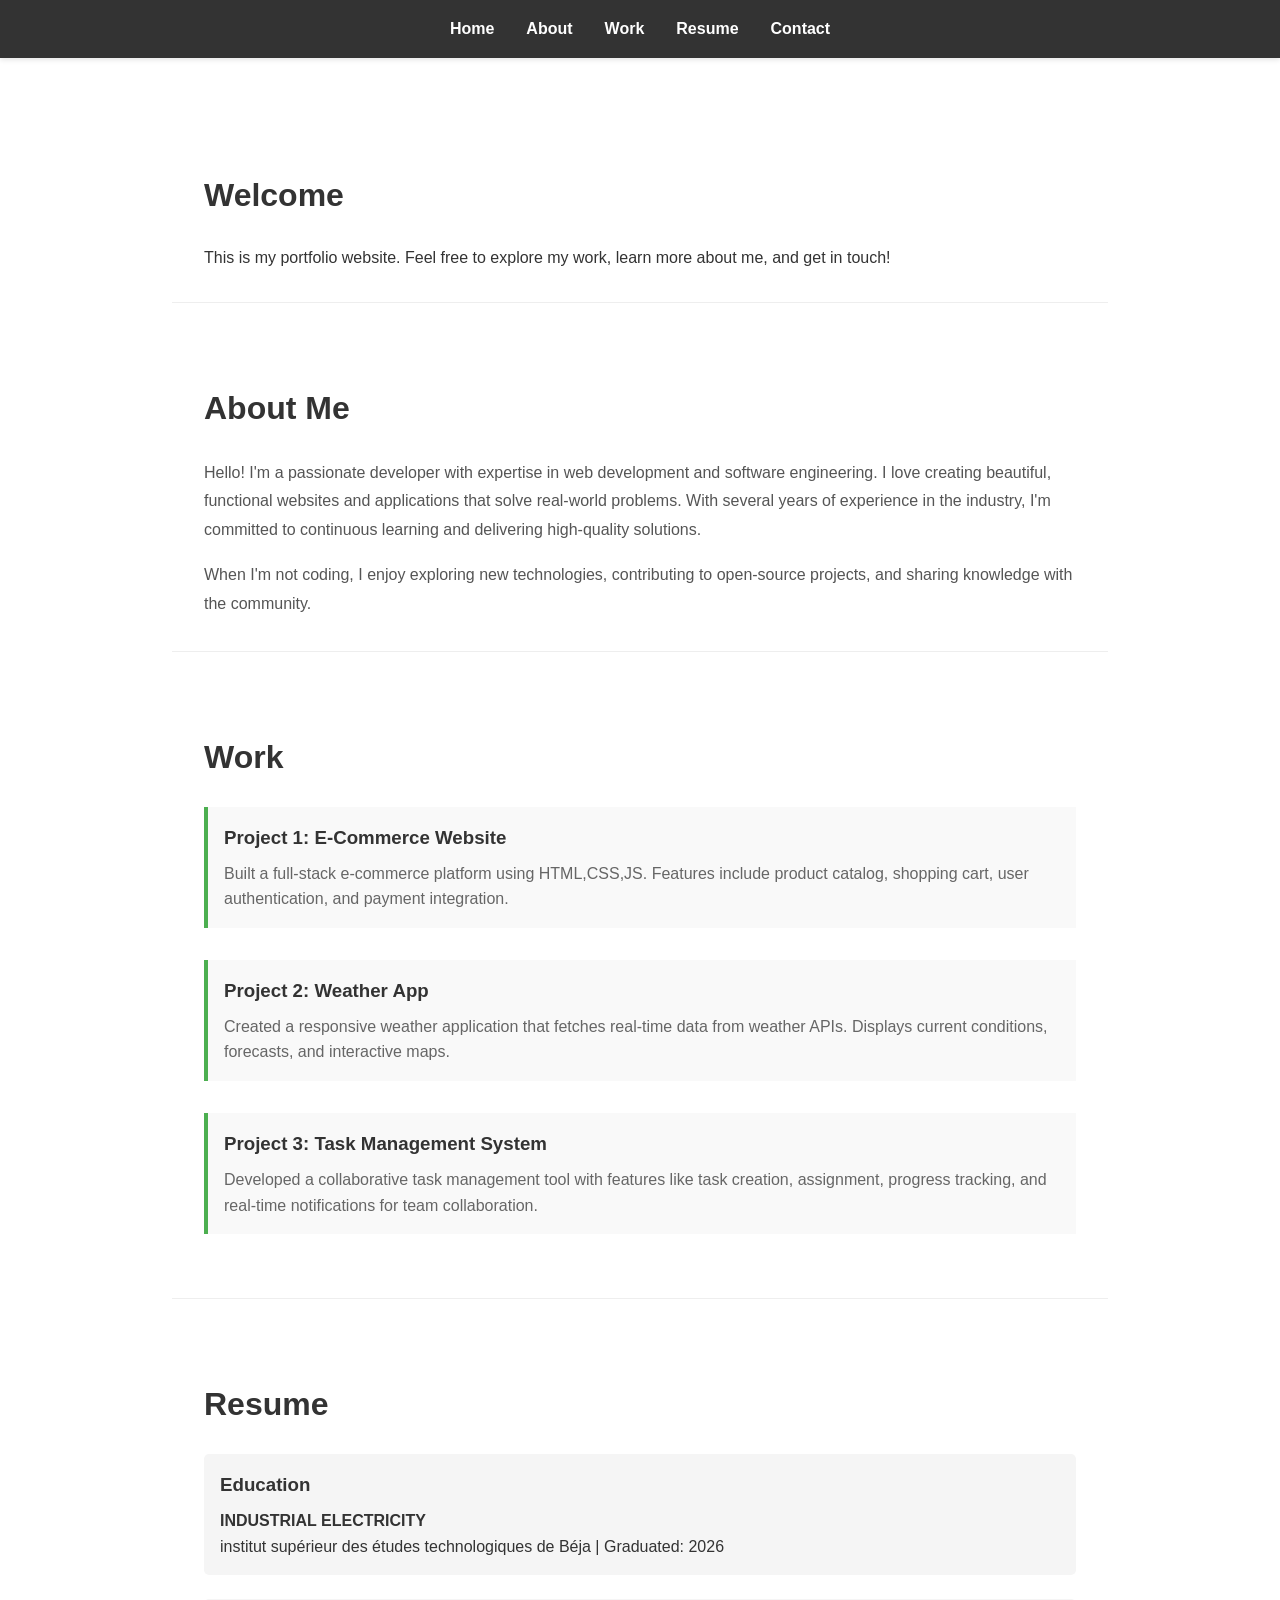
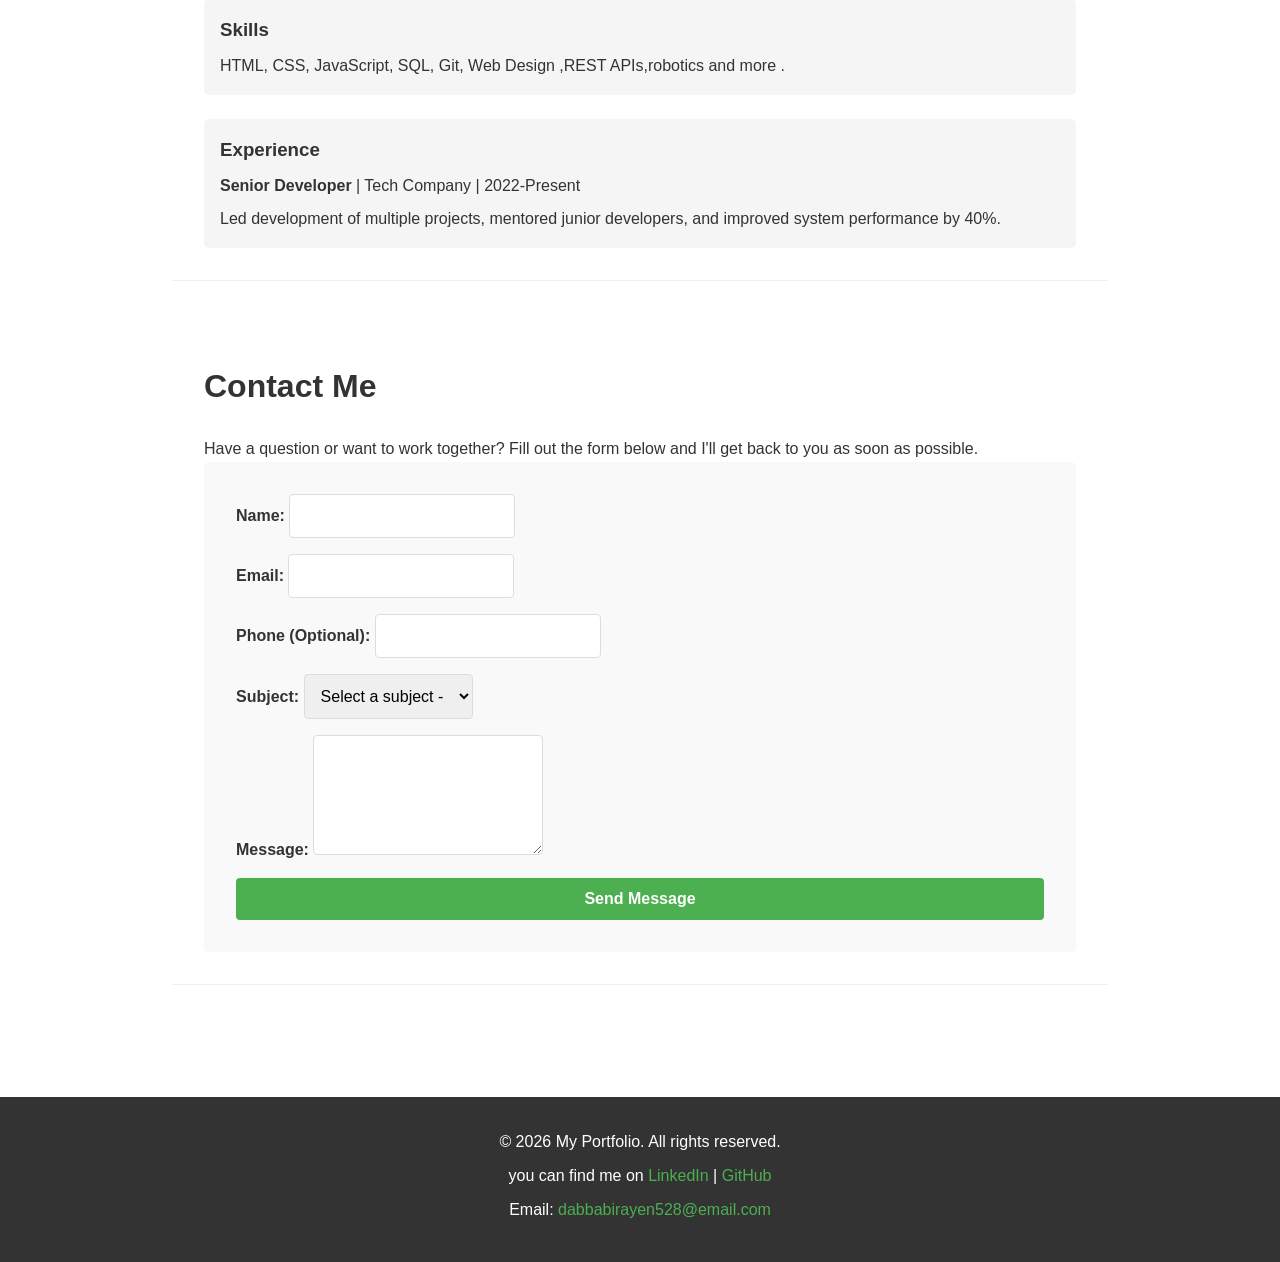
==== index.html @ b61cd904 "adding index.html" ====
<!DOCTYPE html>
<html lang="en">
<head>
    <meta charset="UTF-8">
    <meta name="viewport" content="width=device-width, initial-scale=1.0">
    <title>My Portfolio</title>
    <style>
        * {
            margin: 0;
            padding: 0;
            box-sizing: border-box;
        }
        
        body {
            font-family: Arial, sans-serif;
            line-height: 1.6;
            color: #333;
        }
        
        /* Navbar */
        nav {
            background-color: #333;
            padding: 1rem 0;
            position: sticky;
            top: 0;
            box-shadow: 0 2px 5px rgba(0,0,0,0.1);
        }
        
        nav ul {
            list-style: none;
            display: flex;
            justify-content: center;
            gap: 2rem;
        }
        
        nav a {
            color: #fff;
            text-decoration: none;
            font-weight: bold;
            transition: color 0.3s;
        }
        
        nav a:hover {
            color: #4CAF50;
        }
        
        /* Main Content */
        .container {
            max-width: 1000px;
            margin: 0 auto;
            padding: 2rem;
        }
        
        section {
            margin: 3rem 0;
            padding: 2rem;
            border-bottom: 1px solid #eee;
        }
        
        section h2 {
            color: #333;
            margin-bottom: 1.5rem;
            font-size: 2rem;
        }
        
        /* About Section */
        #about p {
            line-height: 1.8;
            color: #555;
        }
        
        /* Work Section */
        .work-item {
            margin-bottom: 2rem;
            padding: 1rem;
            background-color: #f9f9f9;
            border-left: 4px solid #4CAF50;
        }
        
        .work-item h3 {
            margin-bottom: 0.5rem;
            color: #333;
        }
        
        .work-item p {
            color: #666;
        }
        
        /* Resume Section */
        .resume-content {
            display: grid;
            gap: 1.5rem;
        }
        
        .resume-item {
            padding: 1rem;
            background-color: #f5f5f5;
            border-radius: 5px;
        }
        
        .resume-item h3 {
            color: #333;
            margin-bottom: 0.5rem;
        }
        
        /* Form Styles */
        form {
            display: flex;
            flex-direction: column;
            gap: 1rem;
            background-color: #f9f9f9;
            padding: 2rem;
            border-radius: 5px;
        }
        
        form label {
            font-weight: bold;
            color: #333;
        }
        
        form input,
        form textarea,
        form select {
            padding: 0.75rem;
            border: 1px solid #ddd;
            border-radius: 4px;
            font-size: 1rem;
            font-family: Arial, sans-serif;
        }
        
        form textarea {
            resize: vertical;
            min-height: 120px;
        }
        
        form button {
            padding: 0.75rem 1.5rem;
            background-color: #4CAF50;
            color: white;
            border: none;
            border-radius: 4px;
            font-size: 1rem;
            cursor: pointer;
            font-weight: bold;
            transition: background-color 0.3s;
        }
        
        form button:hover {
            background-color: #45a049;
        }
        
        /* Footer */
        footer {
            background-color: #333;
            color: #fff;
            text-align: center;
            padding: 2rem;
            margin-top: 2rem;
        }
        
        footer p {
            margin-bottom: 0.5rem;
        }
        
        footer a {
            color: #4CAF50;
            text-decoration: none;
        }
        
        footer a:hover {
            text-decoration: underline;
        }
    </style>
</head>
<body>
    <!-- Navbar -->
    <nav>
        <ul>
            <li><a href="#home">Home</a></li>
            <li><a href="#about">About</a></li>
            <li><a href="#work">Work</a></li>
            <li><a href="#resume">Resume</a></li>
            <li><a href="#contact">Contact</a></li>
        </ul>
    </nav>

    <!-- Main Container -->
    <div class="container">
        <!-- Home Section -->
        <section id="home">
            <h2>Welcome</h2>
            <p> This is my portfolio website. Feel free to explore my work, learn more about me, and get in touch!</p>
        </section>

        <!-- About Section -->
        <section id="about">
            <h2>About Me</h2>
            <p>
                Hello! I'm a passionate developer with expertise in web development and software engineering. 
                I love creating beautiful, functional websites and applications that solve real-world problems. 
                With several years of experience in the industry, I'm committed to continuous learning and delivering 
                high-quality solutions.
            </p>
            <p style="margin-top: 1rem;">
                When I'm not coding, I enjoy exploring new technologies, contributing to open-source projects, 
                and sharing knowledge with the community.
            </p>
        </section>

        <!-- Work Section -->
        <section id="work">
            <h2>Work</h2>
            
            <div class="work-item">
                <h3>Project 1: E-Commerce Website</h3>
                <p>
                    Built a full-stack e-commerce platform using HTML,CSS,JS. 
                    Features include product catalog, shopping cart, user authentication, and payment integration.
                </p>
            </div>

            <div class="work-item">
                <h3>Project 2: Weather App</h3>
                <p>
                    Created a responsive weather application that fetches real-time data from weather APIs. 
                    Displays current conditions, forecasts, and interactive maps.
                </p>
            </div>

            <div class="work-item">
                <h3>Project 3: Task Management System</h3>
                <p>
                    Developed a collaborative task management tool with features like task creation, assignment, 
                    progress tracking, and real-time notifications for team collaboration.
                </p>
            </div>
        </section>

        <!-- Resume Section -->
        <section id="resume">
            <h2>Resume</h2>
            
            <div class="resume-content">
                <div class="resume-item">
                    <h3>Education</h3>
                    <p><strong> INDUSTRIAL ELECTRICITY</strong></p>
                    <p>institut supérieur des études technologiques de Béja | Graduated: 2026</p>
                </div>

                <div class="resume-item">
                    <h3>Skills</h3>
                    <p>
                        HTML, CSS, JavaScript, SQL, Git, 
                        Web Design ,REST APIs,robotics and more .
                    </p>
                </div>

                <div class="resume-item">
                    <h3>Experience</h3>
                    <p><strong>Senior Developer</strong> | Tech Company | 2022-Present</p>
                    <p style="margin-top: 0.5rem;">
                        Led development of multiple projects, mentored junior developers, 
                        and improved system performance by 40%.
                    </p>
                </div>
            </div>

        </section>

        
        <!-- Contact Section -->
        <section id="contact">
            <h2>Contact Me</h2>
            <p>Have a question or want to work together? Fill out the form below and I'll get back to you as soon as possible.</p>
            
            <form action="/submit-contact" method="POST">
                <div>
                    <label for="name">Name:</label>
                    <input type="text" id="name" name="name" required>
                </div>

                <div>
                    <label for="email">Email:</label>
                    <input type="email" id="email" name="email" required>
                </div>

                <div>
                    <label for="phone">Phone (Optional):</label>
                    <input type="tel" id="phone" name="phone">
                </div>

                <div>
                    <label for="subject">Subject:</label>
                    <select id="subject" name="subject" required>
                        <option value=""> Select a subject -</option>
                        <option value="general">General Inquiry</option>
                        <option value="job">Job Opportunity</option>
                        <option value="collaboration">Collaboration</option>
                        <option value="feedback">Feedback</option>
                        <option value="other">Other</option>
                    </select>
                </div>

                <div>
                    <label for="message">Message:</label>
                    <textarea id="message" name="message" required></textarea>
                </div>

                <button type="submit">Send Message</button>
            </form>
        </section>
    </div>

    <!-- Footer -->
    <footer>
        <p>&copy; 2026 My Portfolio. All rights reserved.</p>
        <p>
            you can find  me on 
            <a href="https://www.linkedin.com/in/rayen-dabbabi-602906286?utm_source=share_via&utm_content=profile&utm_medium=member_android" target="_blank">LinkedIn</a> | 
            <a href="https://github.com/dashboard" target="_blank">GitHub</a>
        </p>
        <p>Email: <a href="mailto:your@email.com">dabbabirayen528@email.com</a></p>
    </footer>
</body>
</html>
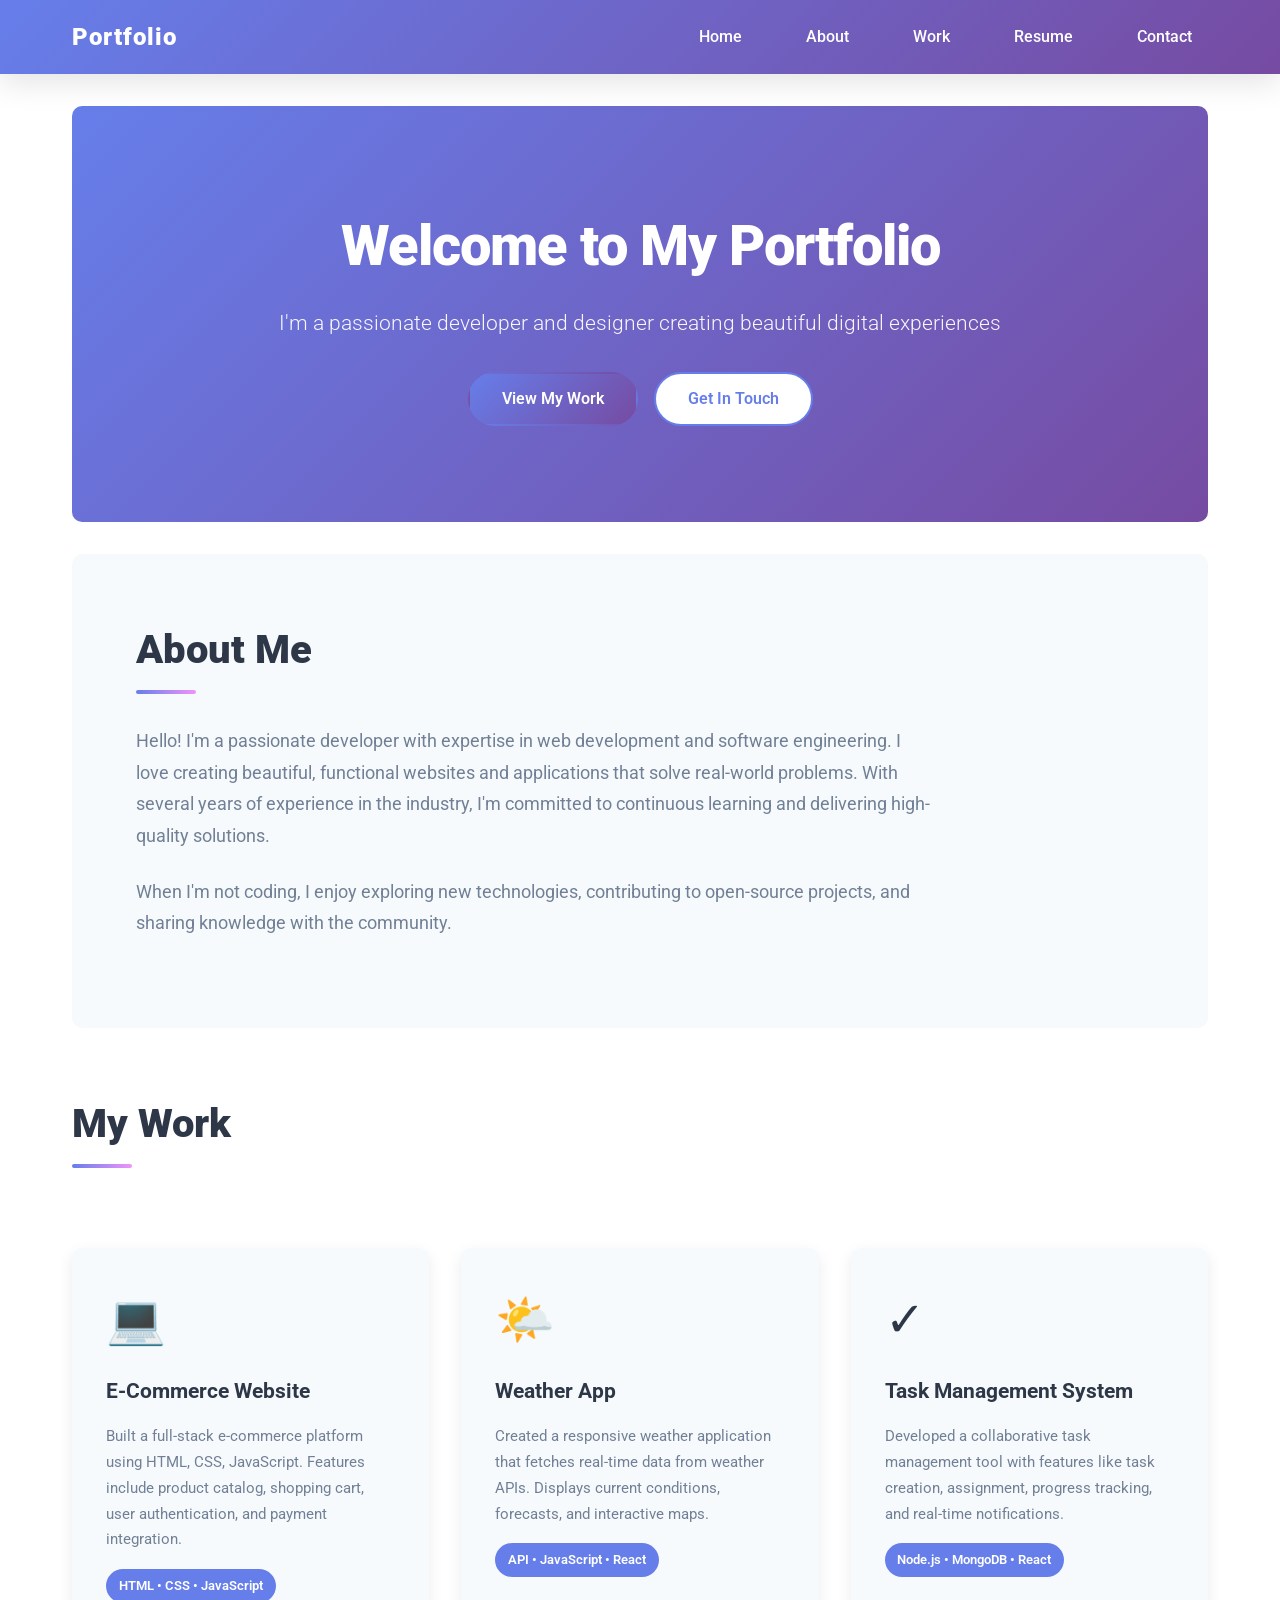
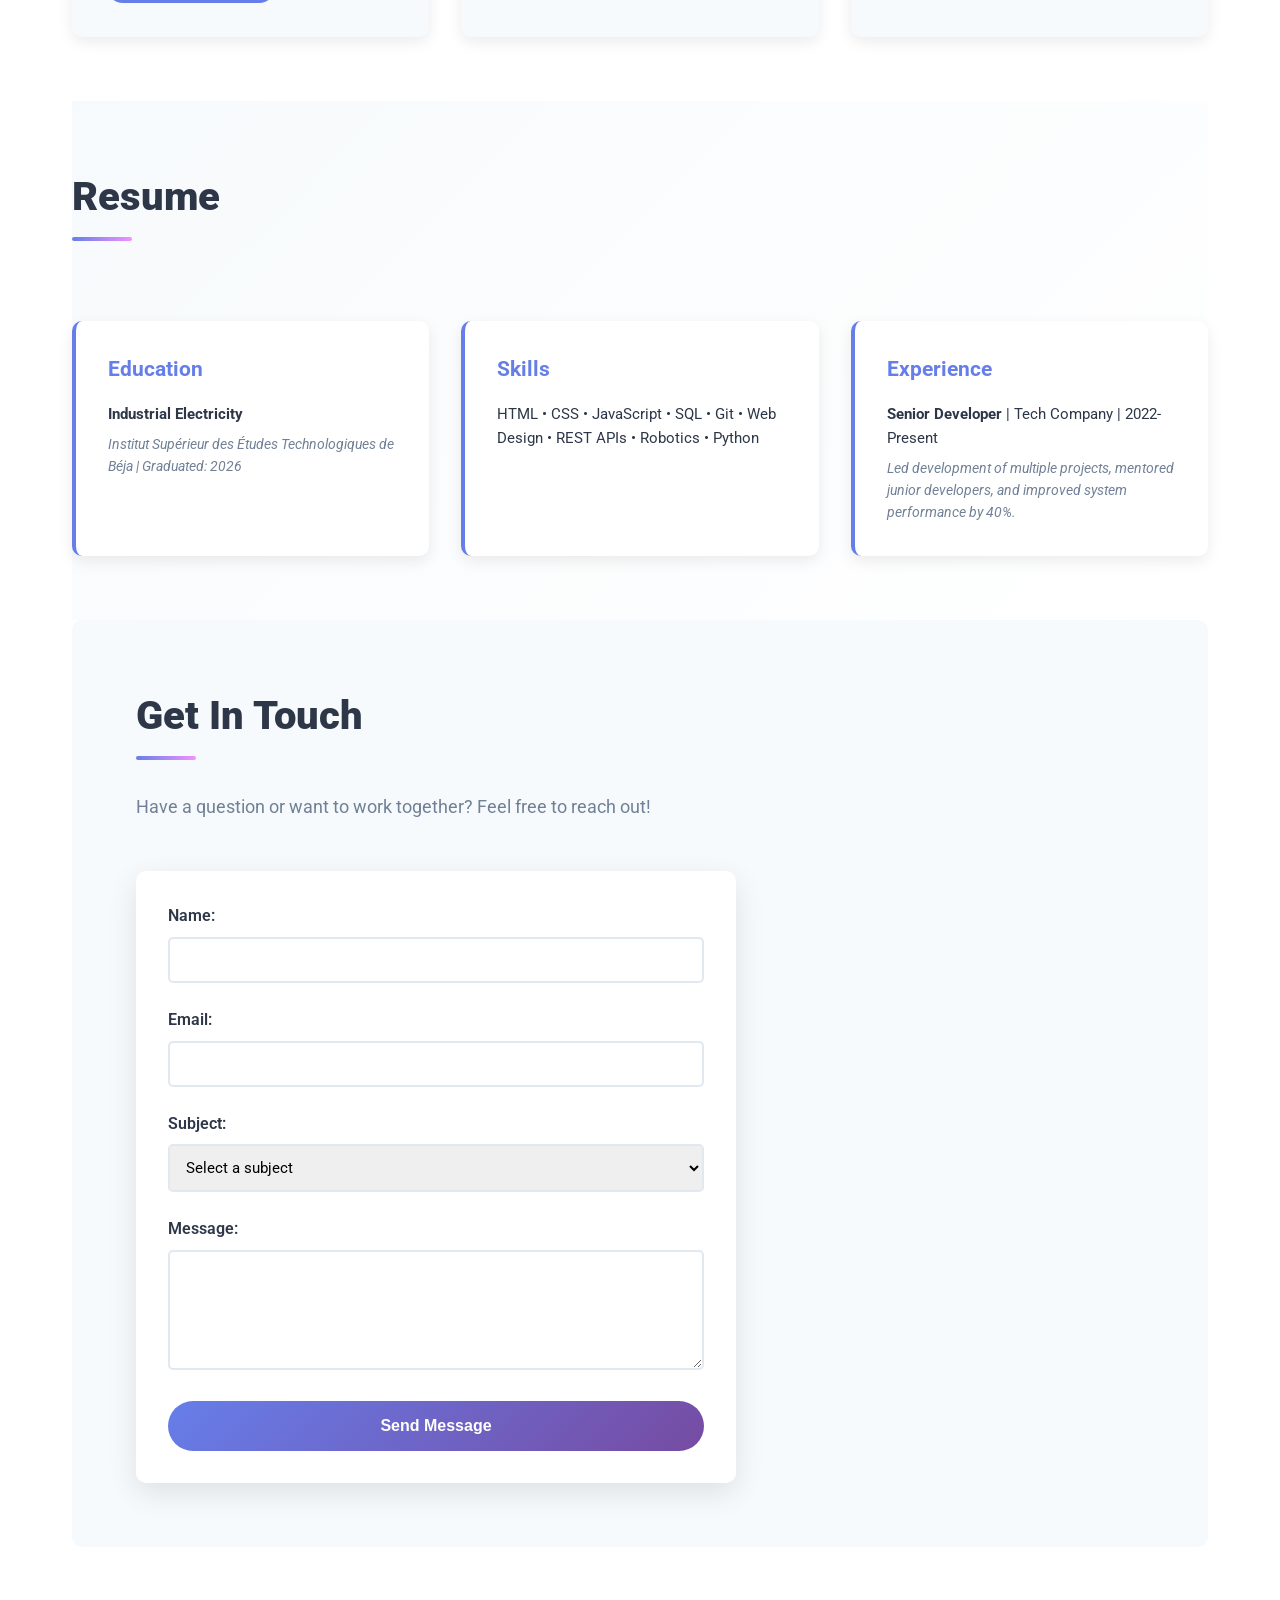
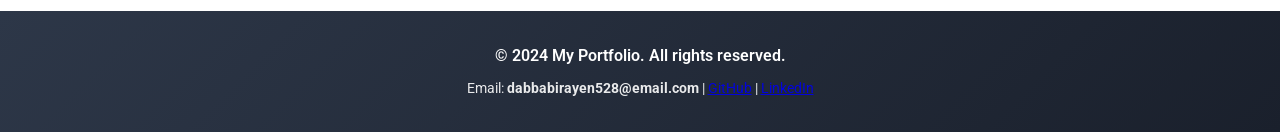
==== commit 729f0db6: "adding style.css" ====
--- a/index.html
+++ b/index.html
@@ -4,295 +4,138 @@
     <meta charset="UTF-8">
     <meta name="viewport" content="width=device-width, initial-scale=1.0">
     <title>My Portfolio</title>
-    <style>
-        * {
-            margin: 0;
-            padding: 0;
-            box-sizing: border-box;
-        }
-        
-        body {
-            font-family: Arial, sans-serif;
-            line-height: 1.6;
-            color: #333;
-        }
-        
-        /* Navbar */
-        nav {
-            background-color: #333;
-            padding: 1rem 0;
-            position: sticky;
-            top: 0;
-            box-shadow: 0 2px 5px rgba(0,0,0,0.1);
-        }
-        
-        nav ul {
-            list-style: none;
-            display: flex;
-            justify-content: center;
-            gap: 2rem;
-        }
-        
-        nav a {
-            color: #fff;
-            text-decoration: none;
-            font-weight: bold;
-            transition: color 0.3s;
-        }
-        
-        nav a:hover {
-            color: #4CAF50;
-        }
-        
-        /* Main Content */
-        .container {
-            max-width: 1000px;
-            margin: 0 auto;
-            padding: 2rem;
-        }
-        
-        section {
-            margin: 3rem 0;
-            padding: 2rem;
-            border-bottom: 1px solid #eee;
-        }
-        
-        section h2 {
-            color: #333;
-            margin-bottom: 1.5rem;
-            font-size: 2rem;
-        }
-        
-        /* About Section */
-        #about p {
-            line-height: 1.8;
-            color: #555;
-        }
-        
-        /* Work Section */
-        .work-item {
-            margin-bottom: 2rem;
-            padding: 1rem;
-            background-color: #f9f9f9;
-            border-left: 4px solid #4CAF50;
-        }
-        
-        .work-item h3 {
-            margin-bottom: 0.5rem;
-            color: #333;
-        }
-        
-        .work-item p {
-            color: #666;
-        }
-        
-        /* Resume Section */
-        .resume-content {
-            display: grid;
-            gap: 1.5rem;
-        }
-        
-        .resume-item {
-            padding: 1rem;
-            background-color: #f5f5f5;
-            border-radius: 5px;
-        }
-        
-        .resume-item h3 {
-            color: #333;
-            margin-bottom: 0.5rem;
-        }
-        
-        /* Form Styles */
-        form {
-            display: flex;
-            flex-direction: column;
-            gap: 1rem;
-            background-color: #f9f9f9;
-            padding: 2rem;
-            border-radius: 5px;
-        }
-        
-        form label {
-            font-weight: bold;
-            color: #333;
-        }
-        
-        form input,
-        form textarea,
-        form select {
-            padding: 0.75rem;
-            border: 1px solid #ddd;
-            border-radius: 4px;
-            font-size: 1rem;
-            font-family: Arial, sans-serif;
-        }
-        
-        form textarea {
-            resize: vertical;
-            min-height: 120px;
-        }
-        
-        form button {
-            padding: 0.75rem 1.5rem;
-            background-color: #4CAF50;
-            color: white;
-            border: none;
-            border-radius: 4px;
-            font-size: 1rem;
-            cursor: pointer;
-            font-weight: bold;
-            transition: background-color 0.3s;
-        }
-        
-        form button:hover {
-            background-color: #45a049;
-        }
-        
-        /* Footer */
-        footer {
-            background-color: #333;
-            color: #fff;
-            text-align: center;
-            padding: 2rem;
-            margin-top: 2rem;
-        }
-        
-        footer p {
-            margin-bottom: 0.5rem;
-        }
-        
-        footer a {
-            color: #4CAF50;
-            text-decoration: none;
-        }
-        
-        footer a:hover {
-            text-decoration: underline;
-        }
-    </style>
+    <link href="https://fonts.googleapis.com/css2?family=Roboto:wght@400;500;700;900&display=swap" rel="stylesheet">
+    <link rel="stylesheet" href="style.css">
 </head>
 <body>
-    <!-- Navbar -->
-    <nav>
-        <ul>
-            <li><a href="#home">Home</a></li>
-            <li><a href="#about">About</a></li>
-            <li><a href="#work">Work</a></li>
-            <li><a href="#resume">Resume</a></li>
-            <li><a href="#contact">Contact</a></li>
-        </ul>
+    <!-- Navigation Bar -->
+    <nav class="navbar">
+        <div class="nav-container">
+            <div class="logo">Portfolio</div>
+            <ul class="nav-list">
+                <li class="nav-item"><a href="#home" class="nav-link">Home</a></li>
+                <li class="nav-item"><a href="#about" class="nav-link">About</a></li>
+                <li class="nav-item"><a href="#work" class="nav-link">Work</a></li>
+                <li class="nav-item"><a href="#resume" class="nav-link">Resume</a></li>
+                <li class="nav-item"><a href="#contact" class="nav-link">Contact</a></li>
+            </ul>
+        </div>
     </nav>
 
     <!-- Main Container -->
     <div class="container">
-        <!-- Home Section -->
-        <section id="home">
-            <h2>Welcome</h2>
-            <p> This is my portfolio website. Feel free to explore my work, learn more about me, and get in touch!</p>
+        <!-- Hero Section -->
+        <section id="home" class="hero-section">
+            <h1 class="hero-title">Welcome to My Portfolio</h1>
+            <p class="hero-subtitle">I'm a passionate developer and designer creating beautiful digital experiences</p>
+            <div class="cta-buttons">
+                <a href="#work" class="btn btn-primary">View My Work</a>
+                <a href="#contact" class="btn btn-secondary">Get In Touch</a>
+            </div>
         </section>
 
         <!-- About Section -->
-        <section id="about">
-            <h2>About Me</h2>
-            <p>
-                Hello! I'm a passionate developer with expertise in web development and software engineering. 
-                I love creating beautiful, functional websites and applications that solve real-world problems. 
-                With several years of experience in the industry, I'm committed to continuous learning and delivering 
-                high-quality solutions.
-            </p>
-            <p style="margin-top: 1rem;">
-                When I'm not coding, I enjoy exploring new technologies, contributing to open-source projects, 
-                and sharing knowledge with the community.
-            </p>
-        </section>
-
-        <!-- Work Section -->
-        <section id="work">
-            <h2>Work</h2>
-            
-            <div class="work-item">
-                <h3>Project 1: E-Commerce Website</h3>
-                <p>
-                    Built a full-stack e-commerce platform using HTML,CSS,JS. 
-                    Features include product catalog, shopping cart, user authentication, and payment integration.
+        <section id="about" class="about-section">
+            <h2 class="section-title">About Me</h2>
+            <div class="about-content">
+                <p class="section-text">
+                    Hello! I'm a passionate developer with expertise in web development and software engineering. 
+                    I love creating beautiful, functional websites and applications that solve real-world problems. 
+                    With several years of experience in the industry, I'm committed to continuous learning and delivering 
+                    high-quality solutions.
                 </p>
-            </div>
-
-            <div class="work-item">
-                <h3>Project 2: Weather App</h3>
-                <p>
-                    Created a responsive weather application that fetches real-time data from weather APIs. 
-                    Displays current conditions, forecasts, and interactive maps.
-                </p>
-            </div>
-
-            <div class="work-item">
-                <h3>Project 3: Task Management System</h3>
-                <p>
-                    Developed a collaborative task management tool with features like task creation, assignment, 
-                    progress tracking, and real-time notifications for team collaboration.
+                <p class="section-text">
+                    When I'm not coding, I enjoy exploring new technologies, contributing to open-source projects, 
+                    and sharing knowledge with the community.
                 </p>
             </div>
         </section>
 
+        <!-- Work Section -->
+        <section id="work" class="work-section">
+            <h2 class="section-title">My Work</h2>
+            <div class="work-grid">
+                <div class="work-item">
+                    <div class="work-icon">💻</div>
+                    <h3 class="work-title">E-Commerce Website</h3>
+                    <p class="work-description">
+                        Built a full-stack e-commerce platform using HTML, CSS, JavaScript. 
+                        Features include product catalog, shopping cart, user authentication, and payment integration.
+                    </p>
+                    <span class="work-tags">HTML • CSS • JavaScript</span>
+                </div>
+
+                <div class="work-item">
+                    <div class="work-icon">🌤️</div>
+                    <h3 class="work-title">Weather App</h3>
+                    <p class="work-description">
+                        Created a responsive weather application that fetches real-time data from weather APIs. 
+                        Displays current conditions, forecasts, and interactive maps.
+                    </p>
+                    <span class="work-tags">API • JavaScript • React</span>
+                </div>
+
+                <div class="work-item">
+                    <div class="work-icon">✓</div>
+                    <h3 class="work-title">Task Management System</h3>
+                    <p class="work-description">
+                        Developed a collaborative task management tool with features like task creation, assignment, 
+                        progress tracking, and real-time notifications.
+                    </p>
+                    <span class="work-tags">Node.js • MongoDB • React</span>
+                </div>
+            </div>
+        </section>
+
         <!-- Resume Section -->
-        <section id="resume">
-            <h2>Resume</h2>
+        <section id="resume" class="resume-section">
+            <h2 class="section-title">Resume</h2>
             
-            <div class="resume-content">
+            <div class="resume-grid">
                 <div class="resume-item">
-                    <h3>Education</h3>
-                    <p><strong> INDUSTRIAL ELECTRICITY</strong></p>
-                    <p>institut supérieur des études technologiques de Béja | Graduated: 2026</p>
+                    <h3 class="resume-category">Education</h3>
+                    <p class="resume-text"><strong>Industrial Electricity</strong></p>
+                    <p class="resume-subtext">Institut Supérieur des Études Technologiques de Béja | Graduated: 2026</p>
                 </div>
 
                 <div class="resume-item">
-                    <h3>Skills</h3>
-                    <p>
-                        HTML, CSS, JavaScript, SQL, Git, 
-                        Web Design ,REST APIs,robotics and more .
+                    <h3 class="resume-category">Skills</h3>
+                    <p class="resume-text">
+                        HTML • CSS • JavaScript • SQL • Git • Web Design • REST APIs • Robotics • Python
                     </p>
                 </div>
 
                 <div class="resume-item">
-                    <h3>Experience</h3>
-                    <p><strong>Senior Developer</strong> | Tech Company | 2022-Present</p>
-                    <p style="margin-top: 0.5rem;">
+                    <h3 class="resume-category">Experience</h3>
+                    <p class="resume-text"><strong>Senior Developer</strong> | Tech Company | 2022-Present</p>
+                    <p class="resume-subtext">
                         Led development of multiple projects, mentored junior developers, 
                         and improved system performance by 40%.
                     </p>
                 </div>
             </div>
-
         </section>
 
-        
         <!-- Contact Section -->
-        <section id="contact">
-            <h2>Contact Me</h2>
-            <p>Have a question or want to work together? Fill out the form below and I'll get back to you as soon as possible.</p>
+        <section id="contact" class="contact-section">
+            <h2 class="section-title">Get In Touch</h2>
+            <p class="section-text">Have a question or want to work together? Feel free to reach out!</p>
             
-            <form action="/submit-contact" method="POST">
-                <div>
-                    <label for="name">Name:</label>
-                    <input type="text" id="name" name="name" required>
+            <form class="contact-form" action="/submit-contact" method="POST">
+                <div class="form-group">
+                    <label for="name" class="form-label">Name:</label>
+                    <input type="text" id="name" name="name" class="form-input" required>
                 </div>
 
-                <div>
-                    <label for="email">Email:</label>
-                    <input type="email" id="email" name="email" required>
+                <div class="form-group">
+                    <label for="email" class="form-label">Email:</label>
+                    <input type="email" id="email" name="email" class="form-input" required>
                 </div>
 
-                <div>
-                    <label for="phone">Phone (Optional):</label>
-                    <input type="tel" id="phone" name="phone">
-                </div>
-
-                <div>
-                    <label for="subject">Subject:</label>
-                    <select id="subject" name="subject" required>
-                        <option value=""> Select a subject -</option>
+                <div class="form-group">
+                    <label for="subject" class="form-label">Subject:</label>
+                    <select id="subject" name="subject" class="form-input" required>
+                        <option value="">Select a subject</option>
                         <option value="general">General Inquiry</option>
                         <option value="job">Job Opportunity</option>
                         <option value="collaboration">Collaboration</option>
@@ -301,25 +144,20 @@
                     </select>
                 </div>
 
-                <div>
-                    <label for="message">Message:</label>
-                    <textarea id="message" name="message" required></textarea>
+                <div class="form-group">
+                    <label for="message" class="form-label">Message:</label>
+                    <textarea id="message" name="message" class="form-textarea" rows="5" required></textarea>
                 </div>
 
-                <button type="submit">Send Message</button>
+                <button type="submit" class="btn btn-primary btn-submit">Send Message</button>
             </form>
         </section>
     </div>
 
     <!-- Footer -->
-    <footer>
-        <p>&copy; 2026 My Portfolio. All rights reserved.</p>
-        <p>
-            you can find  me on 
-            <a href="https://www.linkedin.com/in/rayen-dabbabi-602906286?utm_source=share_via&utm_content=profile&utm_medium=member_android" target="_blank">LinkedIn</a> | 
-            <a href="https://github.com/dashboard" target="_blank">GitHub</a>
-        </p>
-        <p>Email: <a href="mailto:your@email.com">dabbabirayen528@email.com</a></p>
+    <footer class="footer">
+        <p class="footer-text">&copy; 2024 My Portfolio. All rights reserved.</p>
+        <p class="footer-contact">Email: <strong>dabbabirayen528@email.com</strong> | <a href="https://github.com" target="_blank">GitHub</a> | <a href="https://linkedin.com" target="_blank">LinkedIn</a></p>
     </footer>
 </body>
 </html>
--- a/style.css
+++ b/style.css
@@ -0,0 +1,498 @@
+/* ============================================
+   GLOBAL STYLES
+   ============================================ */
+
+* {
+    margin: 0;
+    padding: 0;
+    box-sizing: border-box;
+}
+
+:root {
+    --primary-color: #667eea;
+    --secondary-color: #764ba2;
+    --accent-color: #f093fb;
+    --text-dark: #2d3748;
+    --text-light: #718096;
+    --bg-light: #f7fafc;
+    --bg-white: #ffffff;
+    --border-color: #e2e8f0;
+    --shadow: 0 10px 30px rgba(0, 0, 0, 0.1);
+    --shadow-lg: 0 20px 40px rgba(0, 0, 0, 0.15);
+}
+
+html {
+    scroll-behavior: smooth;
+}
+
+body {
+    font-family: 'Roboto', sans-serif;
+    line-height: 1.6;
+    color: var(--text-dark);
+    background-color: var(--bg-white);
+}
+
+/* ============================================
+   NAVIGATION BAR - INLINE DESIGN
+   ============================================ */
+
+.navbar {
+    background: linear-gradient(135deg, var(--primary-color) 0%, var(--secondary-color) 100%);
+    padding: 1rem 0;
+    position: sticky;
+    top: 0;
+    z-index: 1000;
+    box-shadow: var(--shadow);
+}
+
+.nav-container {
+    max-width: 1200px;
+    margin: 0 auto;
+    padding: 0 2rem;
+    display: flex;
+    align-items: center;
+    justify-content: space-between;
+}
+
+.logo {
+    font-size: 1.5rem;
+    font-weight: 900;
+    color: var(--bg-white);
+    letter-spacing: 1px;
+}
+
+.nav-list {
+    list-style: none;
+    display: flex;
+    gap: 2rem;
+    flex-wrap: wrap;
+}
+
+.nav-item {
+    display: inline-block;
+}
+
+.nav-link {
+    color: var(--bg-white);
+    text-decoration: none;
+    font-weight: 500;
+    transition: all 0.3s ease;
+    padding: 0.5rem 1rem;
+    border-radius: 4px;
+    display: inline-block;
+}
+
+.nav-link:hover {
+    background-color: rgba(255, 255, 255, 0.2);
+    transform: translateY(-2px);
+}
+
+/* ============================================
+   CONTAINER & LAYOUT
+   ============================================ */
+
+.container {
+    max-width: 1200px;
+    margin: 0 auto;
+    padding: 0 2rem;
+}
+
+/* ============================================
+   SECTIONS
+   ============================================ */
+
+section {
+    padding: 4rem 0;
+    scroll-margin-top: 80px;
+}
+
+.section-title {
+    font-size: 2.5rem;
+    font-weight: 900;
+    margin-bottom: 2rem;
+    color: var(--text-dark);
+    position: relative;
+    display: inline-block;
+}
+
+.section-title::after {
+    content: '';
+    display: block;
+    width: 60px;
+    height: 4px;
+    background: linear-gradient(90deg, var(--primary-color), var(--accent-color));
+    margin-top: 0.5rem;
+    border-radius: 2px;
+}
+
+.section-text {
+    font-size: 1.1rem;
+    color: var(--text-light);
+    line-height: 1.8;
+    margin-bottom: 1.5rem;
+}
+
+/* ============================================
+   HERO SECTION
+   ============================================ */
+
+.hero-section {
+    background: linear-gradient(135deg, var(--primary-color) 0%, var(--secondary-color) 100%);
+    color: var(--bg-white);
+    text-align: center;
+    padding: 6rem 2rem;
+    border-radius: 10px;
+    margin: 2rem 0;
+}
+
+.hero-title {
+    font-size: 3.5rem;
+    font-weight: 900;
+    margin-bottom: 1rem;
+    letter-spacing: -1px;
+}
+
+.hero-subtitle {
+    font-size: 1.3rem;
+    margin-bottom: 2rem;
+    opacity: 0.95;
+    font-weight: 300;
+}
+
+.cta-buttons {
+    display: flex;
+    gap: 1rem;
+    justify-content: center;
+    flex-wrap: wrap;
+}
+
+/* ============================================
+   BUTTONS
+   ============================================ */
+
+.btn {
+    display: inline-block;
+    padding: 0.75rem 2rem;
+    border-radius: 50px;
+    text-decoration: none;
+    font-weight: 600;
+    transition: all 0.3s ease;
+    border: 2px solid transparent;
+    cursor: pointer;
+    font-size: 1rem;
+}
+
+.btn-primary {
+    background: linear-gradient(135deg, var(--primary-color), var(--secondary-color));
+    color: var(--bg-white);
+}
+
+.btn-primary:hover {
+    transform: translateY(-3px);
+    box-shadow: var(--shadow-lg);
+}
+
+.btn-secondary {
+    background: var(--bg-white);
+    color: var(--primary-color);
+    border: 2px solid var(--primary-color);
+}
+
+.btn-secondary:hover {
+    background: var(--primary-color);
+    color: var(--bg-white);
+    transform: translateY(-3px);
+}
+
+/* ============================================
+   ABOUT SECTION
+   ============================================ */
+
+.about-section {
+    background-color: var(--bg-light);
+    border-radius: 10px;
+    padding: 4rem;
+}
+
+.about-content {
+    max-width: 800px;
+}
+
+/* ============================================
+   WORK SECTION
+   ============================================ */
+
+.work-section {
+    background-color: var(--bg-white);
+}
+
+.work-grid {
+    display: grid;
+    grid-template-columns: repeat(auto-fit, minmax(300px, 1fr));
+    gap: 2rem;
+    margin-top: 3rem;
+}
+
+.work-item {
+    background: var(--bg-light);
+    padding: 2rem;
+    border-radius: 10px;
+    transition: all 0.3s ease;
+    border: 2px solid transparent;
+    box-shadow: 0 5px 15px rgba(0, 0, 0, 0.08);
+}
+
+.work-item:hover {
+    transform: translateY(-10px);
+    border-color: var(--primary-color);
+    box-shadow: var(--shadow-lg);
+}
+
+.work-icon {
+    font-size: 3rem;
+    margin-bottom: 1rem;
+}
+
+.work-title {
+    font-size: 1.3rem;
+    font-weight: 700;
+    margin-bottom: 1rem;
+    color: var(--text-dark);
+}
+
+.work-description {
+    color: var(--text-light);
+    font-size: 0.95rem;
+    line-height: 1.7;
+    margin-bottom: 1rem;
+}
+
+.work-tags {
+    display: inline-block;
+    background: var(--primary-color);
+    color: var(--bg-white);
+    padding: 0.4rem 0.8rem;
+    border-radius: 20px;
+    font-size: 0.8rem;
+    font-weight: 600;
+}
+
+/* ============================================
+   RESUME SECTION
+   ============================================ */
+
+.resume-section {
+    background: linear-gradient(135deg, var(--bg-light), var(--bg-white));
+}
+
+.resume-grid {
+    display: grid;
+    grid-template-columns: repeat(auto-fit, minmax(280px, 1fr));
+    gap: 2rem;
+    margin-top: 3rem;
+}
+
+.resume-item {
+    background: var(--bg-white);
+    padding: 2rem;
+    border-radius: 10px;
+    border-left: 4px solid var(--primary-color);
+    box-shadow: 0 5px 15px rgba(0, 0, 0, 0.08);
+    transition: all 0.3s ease;
+}
+
+.resume-item:hover {
+    box-shadow: var(--shadow-lg);
+    transform: translateX(5px);
+}
+
+.resume-category {
+    font-size: 1.3rem;
+    font-weight: 700;
+    color: var(--primary-color);
+    margin-bottom: 1rem;
+}
+
+.resume-text {
+    font-size: 0.95rem;
+    color: var(--text-dark);
+    margin-bottom: 0.5rem;
+}
+
+.resume-subtext {
+    font-size: 0.85rem;
+    color: var(--text-light);
+    font-style: italic;
+}
+
+/* ============================================
+   CONTACT SECTION
+   ============================================ */
+
+.contact-section {
+    background-color: var(--bg-light);
+    border-radius: 10px;
+    padding: 4rem;
+}
+
+.contact-form {
+    max-width: 600px;
+    margin-top: 3rem;
+    background: var(--bg-white);
+    padding: 2rem;
+    border-radius: 10px;
+    box-shadow: var(--shadow);
+}
+
+.form-group {
+    margin-bottom: 1.5rem;
+}
+
+.form-label {
+    display: block;
+    margin-bottom: 0.5rem;
+    font-weight: 600;
+    color: var(--text-dark);
+}
+
+.form-input,
+.form-textarea {
+    width: 100%;
+    padding: 0.75rem;
+    border: 2px solid var(--border-color);
+    border-radius: 5px;
+    font-family: 'Roboto', sans-serif;
+    font-size: 0.95rem;
+    transition: border-color 0.3s ease;
+}
+
+.form-input:focus,
+.form-textarea:focus {
+    outline: none;
+    border-color: var(--primary-color);
+    box-shadow: 0 0 0 3px rgba(102, 126, 234, 0.1);
+}
+
+.form-textarea {
+    resize: vertical;
+    min-height: 120px;
+}
+
+.btn-submit {
+    width: 100%;
+    padding: 1rem;
+    font-size: 1rem;
+    border: none;
+}
+
+/* ============================================
+   FOOTER
+   ============================================ */
+
+.footer {
+    background: linear-gradient(135deg, var(--text-dark) 0%, #1a202c 100%);
+    color: var(--bg-white);
+    text-align: center;
+    padding: 2rem;
+    margin-top: 4rem;
+}
+
+.footer-text {
+    margin-bottom: 0.5rem;
+    font-weight: 600;
+}
+
+.footer-contact {
+    font-size: 0.9rem;
+    opacity: 0.9;
+}
+
+/* ============================================
+   RESPONSIVE DESIGN
+   ============================================ */
+
+@media (max-width: 768px) {
+    .hero-title {
+        font-size: 2.5rem;
+    }
+
+    .hero-subtitle {
+        font-size: 1.1rem;
+    }
+
+    .section-title {
+        font-size: 2rem;
+    }
+
+    .nav-list {
+        gap: 1rem;
+    }
+
+    .work-grid,
+    .resume-grid {
+        grid-template-columns: 1fr;
+    }
+
+    .cta-buttons {
+        flex-direction: column;
+        align-items: center;
+    }
+
+    .btn {
+        width: 100%;
+        text-align: center;
+    }
+
+    .contact-form {
+        padding: 1.5rem;
+    }
+
+    .about-section {
+        padding: 2rem;
+    }
+
+    .contact-section {
+        padding: 2rem;
+    }
+}
+
+@media (max-width: 480px) {
+    .nav-container {
+        flex-direction: column;
+        gap: 1rem;
+    }
+
+    .nav-list {
+        flex-direction: column;
+        gap: 0.5rem;
+    }
+
+    .hero-title {
+        font-size: 2rem;
+    }
+
+    .section-title {
+        font-size: 1.5rem;
+    }
+
+    section {
+        padding: 2rem 0;
+    }
+
+    .hero-section {
+        padding: 3rem 1rem;
+    }
+}
+
+/* ============================================
+   UTILITY CLASSES
+   ============================================ */
+
+.text-center {
+    text-align: center;
+}
+
+.mt-1 { margin-top: 1rem; }
+.mt-2 { margin-top: 2rem; }
+.mb-1 { margin-bottom: 1rem; }
+.mb-2 { margin-bottom: 2rem; }
